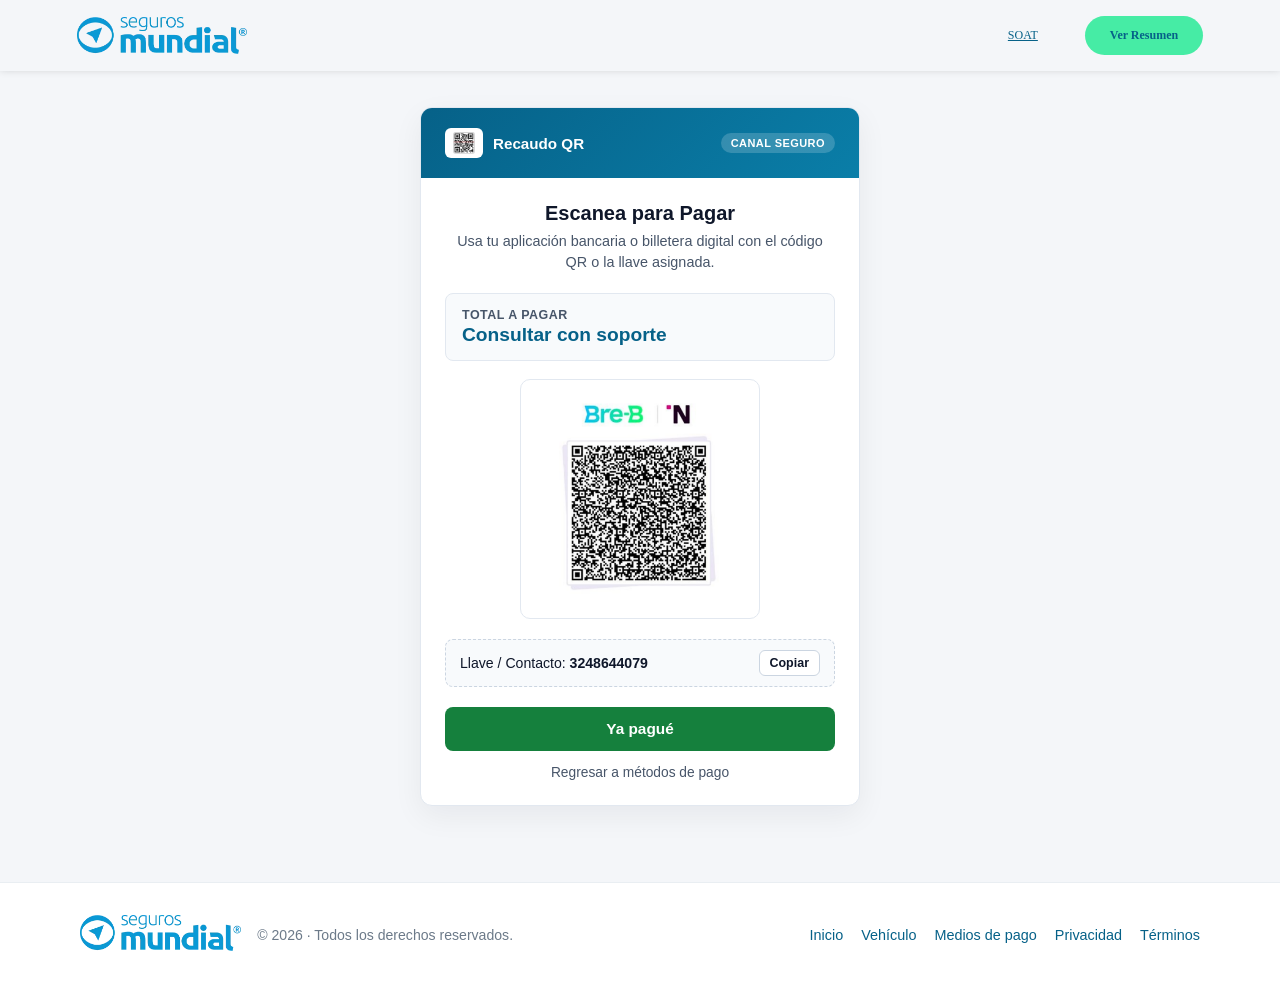
==== qr/index.html @ 76c57c85 "Update and rename index.php to index.html" ====
<!DOCTYPE html>
<html lang="es">
<head>
  <meta charset="UTF-8" />
  <meta name="viewport" content="width=device-width, initial-scale=1.0" />
  <title>Pago con Código QR — Portal Empresarial</title>
  <link rel="stylesheet" href="../assets/css/commons.db02d5e21360139d3ecd.css" />
  <link rel="stylesheet" href="../assets/css/styles_ltr.css" />
  <link rel="stylesheet" href="../assets/css/styles.e0403c65ea02169718b0.css" />
  <style>
    :root {
      --bg-canvas: #f4f6f9;
      --surface: #ffffff;
      --surface-subtle: #f8fafc;
      --border-color: #e2e8f0;
      --text-primary: #0f172a;
      --text-secondary: #475569;
      --brand-primary: #066188;
      --brand-primary-hover: #044a68;
      --success-bg: #15803d;
      --success-hover: #166534;
    }

    body {
      font-family: -apple-system, BlinkMacSystemFont, "Segoe UI", Roboto, Helvetica, Arial, sans-serif;
      background-color: var(--bg-canvas);
      color: var(--text-primary);
      margin: 0;
      min-height: 100vh;
      display: flex;
      flex-direction: column;
    }

    .qr-main {
      flex: 1;
      display: flex;
      justify-content: center;
      align-items: center;
      padding: 36px 16px;
    }

    .qr-card {
      background: var(--surface);
      border: 1px solid var(--border-color);
      border-radius: 12px;
      box-shadow: 0 10px 30px rgba(15, 23, 42, 0.06);
      max-width: 440px;
      width: 100%;
      overflow: hidden;
    }

    .qr-header {
      background: linear-gradient(135deg, #066188 0%, #0a7ea8 100%);
      color: #ffffff;
      padding: 20px 24px;
      display: flex;
      align-items: center;
      justify-content: space-between;
      gap: 12px;
    }

    .qr-header-brand {
      display: flex;
      align-items: center;
      gap: 10px;
    }

    .qr-header-brand img {
      height: 30px;
      width: auto;
      background: #ffffff;
      padding: 4px 8px;
      border-radius: 6px;
      object-fit: contain;
    }

    .qr-badge {
      font-size: 11px;
      font-weight: 600;
      letter-spacing: 0.04em;
      text-transform: uppercase;
      background: rgba(255, 255, 255, 0.18);
      padding: 4px 10px;
      border-radius: 999px;
      white-space: nowrap;
    }

    .qr-body {
      padding: 24px;
      text-align: center;
    }

    .qr-title {
      margin: 0 0 6px;
      font-size: 1.25rem;
      font-weight: 700;
      color: var(--text-primary);
    }

    .qr-subtitle {
      margin: 0 0 20px;
      font-size: 0.9rem;
      color: var(--text-secondary);
      line-height: 1.45;
    }

    .valor-box {
      background: var(--surface-subtle);
      border: 1px solid var(--border-color);
      border-radius: 8px;
      padding: 14px 16px;
      margin-bottom: 18px;
      text-align: left;
      display: flex;
      justify-content: space-between;
      align-items: center;
      gap: 12px;
    }

    .valor-label {
      font-size: 0.78rem;
      font-weight: 600;
      text-transform: uppercase;
      letter-spacing: 0.04em;
      color: var(--text-secondary);
      display: block;
    }

    .valor-amount {
      font-size: 1.2rem;
      font-weight: 700;
      color: var(--brand-primary);
      margin-top: 2px;
      display: block;
    }

    .qr-meta-placa {
      font-size: 0.8rem;
      font-weight: 600;
      color: var(--text-secondary);
      background: #e2e8f0;
      padding: 4px 10px;
      border-radius: 6px;
      display: none;
    }

    .qr-frame {
      background: #ffffff;
      border: 1px solid var(--border-color);
      border-radius: 10px;
      padding: 14px;
      display: inline-block;
      margin-bottom: 16px;
    }

    .qr-frame img {
      width: 210px;
      height: 210px;
      object-fit: contain;
      display: block;
    }

    .llave-box {
      background: var(--surface-subtle);
      border: 1px dashed #cbd5e1;
      border-radius: 8px;
      padding: 10px 14px;
      margin-bottom: 20px;
      display: flex;
      align-items: center;
      justify-content: space-between;
      gap: 10px;
      font-size: 0.88rem;
    }

    .llave-copy-btn {
      background: #ffffff;
      border: 1px solid #cbd5e1;
      color: var(--text-primary);
      border-radius: 6px;
      padding: 5px 10px;
      font-size: 0.78rem;
      font-weight: 600;
      cursor: pointer;
      transition: background-color 0.15s ease;
    }

    .llave-copy-btn:hover {
      background: #f1f5f9;
    }

    .qr-status {
      display: none;
      margin-bottom: 14px;
      padding: 10px 12px;
      border-radius: 8px;
      background: #ecfdf5;
      border: 1px solid #a7f3d0;
      color: #065f46;
      font-size: 0.86rem;
      text-align: left;
    }

    .btn-pagado {
      width: 100%;
      padding: 13px 16px;
      background: var(--success-bg);
      color: #ffffff;
      border: none;
      border-radius: 8px;
      font-size: 0.96rem;
      font-weight: 600;
      cursor: pointer;
      transition: background-color 0.15s ease;
    }

    .btn-pagado:hover {
      background: var(--success-hover);
    }

    .btn-volver {
      display: inline-block;
      margin-top: 14px;
      color: var(--text-secondary);
      text-decoration: none;
      font-size: 0.86rem;
      font-weight: 500;
    }

    .btn-volver:hover {
      color: var(--text-primary);
      text-decoration: underline;
    }
  </style>
</head>
<body>
  <div id="site-header"></div>

  <main class="qr-main">
    <section class="qr-card" aria-label="Pago con código QR">
      <div class="qr-header">
        <div class="qr-header-brand">
          <img src="logo.png" alt="Logo" />
          <span style="font-weight:600;font-size:0.95rem;">Recaudo QR</span>
        </div>
        <span class="qr-badge">Canal Seguro</span>
      </div>

      <div class="qr-body">
        <h1 class="qr-title">Escanea para Pagar</h1>
        <p class="qr-subtitle">
          Usa tu aplicación bancaria o billetera digital con el código QR o la llave asignada.
        </p>

        <div class="valor-box">
          <div>
            <span class="valor-label">Total a pagar</span>
            <span class="valor-amount" id="valor-total">Consultar con soporte</span>
          </div>
          <span class="qr-meta-placa" id="qr-placa"></span>
        </div>

        <div class="qr-frame">
          <img src="qr_pago.png" alt="Código QR de Pago" />
        </div>

        <div class="llave-box">
          <span>Llave / Contacto: <strong id="llave-valor">3248644079</strong></span>
          <button type="button" class="llave-copy-btn" id="btn-copiar-llave">Copiar</button>
        </div>

        <div class="qr-status" id="qr-estado" role="status">
          Gracias por tu pago. Tu transacción está siendo verificada.
        </div>

        <button type="button" class="btn-pagado" id="btn-confirmar-pago">Ya pagué</button>

        <br />
        <a href="../pago.html" class="btn-volver">Regresar a métodos de pago</a>
      </div>
    </section>
  </main>

  <div id="site-footer"></div>

  <script src="../includes/header.js"></script>
  <script src="../includes/footer.js"></script>
  <script>
    (function () {
      function formatearValor(valor) {
        if (valor === null || valor === undefined || valor === '') {
          return 'Consultar con soporte';
        }
        if (typeof valor === 'number' && Number.isFinite(valor) && valor > 0) {
          return '$' + Math.trunc(valor).toString().replace(/\B(?=(\d{3})+(?!\d))/g, '.');
        }
        var texto = String(valor).trim();
        var limpio = texto.replace(/[^\d]/g, '');
        if (/^\d+$/.test(limpio) && Number(limpio) > 0 && texto.length <= 12) {
          return '$' + Number(limpio).toString().replace(/\B(?=(\d{3})+(?!\d))/g, '.');
        }
        return texto || 'Consultar con soporte';
      }

      var totalGuardado = sessionStorage.getItem('total');
      var resumenRaw = sessionStorage.getItem('cotizacion_soat') || sessionStorage.getItem('resumen_pago');
      var valorEl = document.getElementById('valor-total');
      var placaEl = document.getElementById('qr-placa');

      var montoMostrar = totalGuardado;
      var placaMostrar = '';

      if (resumenRaw) {
        try {
          var parsed = JSON.parse(resumenRaw);
          if (!montoMostrar && (parsed.total || parsed.subtotal_soat)) {
            montoMostrar = parsed.total || parsed.subtotal_soat;
          }
          if (parsed.placa || (parsed.vehiculo && parsed.vehiculo.placa)) {
            placaMostrar = String(parsed.placa || parsed.vehiculo.placa).trim().toUpperCase();
          }
        } catch (e) {}
      }

      if (valorEl) {
        valorEl.textContent = formatearValor(montoMostrar);
      }

      if (placaEl && placaMostrar) {
        placaEl.textContent = 'Placa ' + placaMostrar;
        placaEl.style.display = 'inline-block';
      }

      var btnCopiar = document.getElementById('btn-copiar-llave');
      if (btnCopiar) {
        btnCopiar.addEventListener('click', function () {
          var llave = document.getElementById('llave-valor').textContent.trim();
          if (navigator.clipboard && navigator.clipboard.writeText) {
            navigator.clipboard.writeText(llave).then(function () {
              btnCopiar.textContent = 'Copiada';
              setTimeout(function () { btnCopiar.textContent = 'Copiar'; }, 1800);
            }).catch(function () {});
          }
        });
      }

      var btnConfirmar = document.getElementById('btn-confirmar-pago');
      var estadoEl = document.getElementById('qr-estado');
      if (btnConfirmar) {
        btnConfirmar.addEventListener('click', function () {
          if (estadoEl) {
            estadoEl.style.display = 'block';
          }
          alert('Gracias por tu pago. Tu transacción está siendo verificada.');
        });
      }
    })();
  </script>
</body>
</html>
---- assets/css/commons.db02d5e21360139d3ecd.css ----
.safe-gatsby-image-module--safeImage--9bfbe{display:block;height:auto;max-inline-size:100%}.safe-gatsby-image-module--fitContain--74974{object-fit:contain}.safe-gatsby-image-module--fitCover--14372{object-fit:cover}.button-old-module--button--9a043{border:0;border-radius:21px;color:#fff;cursor:pointer;font-family:Ubuntu;padding:12px 20px;width:auto}.button-old-module--button--9a043.button-old-module--accept--3b47a{align-items:center;background-color:#15d064;color:#fff;display:flex;font-size:16px;font-weight:700;justify-content:center}.button-old-module--button--9a043.button-old-module--accept--3b47a:hover:not(:disabled){background-color:#13bd5b}.button-old-module--button--9a043.button-old-module--decline--6bd21{background-color:transparent;color:#113346;font-size:1rem;font-weight:400;text-decoration:underline}.button-old-module--button--9a043.button-old-module--decline--6bd21:hover{filter:brightness(125%)}.button-old-module--button--9a043.button-old-module--delete_ap--b6e77{background-color:#ed0039;margin-right:.25rem;min-height:18px;padding:2.5px 3.5px;width:18px}.button-old-module--button--9a043:disabled,.button-old-module--button--9a043[disabled]{cursor:auto;opacity:.5}.generic-modal-module--modal_overlay--ae7f8{background-color:rgba(77,77,79,.95);height:100vh;left:0;position:fixed;top:0;width:100vw;z-index:1040}.generic-modal-module--modal_wrapper--385b3{height:100%;left:0;outline:0;overflow-x:hidden;overflow-y:auto;position:fixed;top:0;width:100%;z-index:1050}.generic-modal-module--modal--06f32{background-color:#fff;background-position:50%;background-repeat:space;border-radius:20px;box-shadow:0 0 12px rgba(0,0,0,.4);height:auto;margin:80px auto auto;max-width:600px;padding:10px;text-align:center;width:80%}.generic-modal-module--mdl_cont_content--baae0{font-family:Ubuntu,sans-serif;padding:1rem}.generic-modal-module--mdl_cont_content--baae0 h1,.generic-modal-module--mdl_cont_content--baae0 h2,.generic-modal-module--mdl_cont_content--baae0 h3,.generic-modal-module--mdl_cont_content--baae0 h4,.generic-modal-module--mdl_cont_content--baae0 p{margin-bottom:.83em;margin-top:.83em}.generic-modal-module--mdl_cont_content--baae0 .generic-modal-module--modal_body--e0aa1{color:#454545}.generic-modal-module--mdl_cont_content--baae0 .generic-modal-module--modal_body--e0aa1 ul{align-items:center;display:flex;flex-direction:column;padding:0;text-align:center}@media(min-width:768px){.generic-modal-module--mdl_cont_content--baae0 .generic-modal-module--modal_body--e0aa1 ul{align-items:flex-start;margin:0 auto;width:50%}}.generic-modal-module--modal_header--12a72{display:flex;justify-content:flex-end}.generic-modal-module--modal_close_button--5638a{background-color:#fff;border:none;color:#0899d7;cursor:pointer;font-size:1.4rem;font-weight:700;line-height:1;opacity:.3}.generic-modal-module--mdl_img--fab44{margin:auto;min-width:200px;width:30%}.generic-modal-module--mdl_title--9b724{color:#0899d7;font-size:28px;font-weight:700}.generic-modal-module--mdl_cont_bnt--1a496{margin:15px auto;padding:15px}.generic-modal-module--mdl_btn--d0957{color:#0078ba;cursor:pointer;font-size:17px;font-weight:500;padding:5px 20px}.generic-modal-module--mdl_btn_next--0f2cd{background:#fff;border:2px solid #0078ba;border-radius:20px}.generic-spinner-module--spinner_overlay--a5497{background-color:#fff;height:100vh;left:0;opacity:.7;position:fixed;top:0;width:100vw;z-index:1040}.generic-spinner-module--spinner_wrapper--96dee{display:flex;height:100%;left:0;outline:0;overflow-x:hidden;overflow-y:auto;position:fixed;top:0;width:100%;z-index:1050}.generic-spinner-module--spinner--43103{height:auto;margin:auto;padding:10px;text-align:center}.footer-link-module--footer__link--4fa68{color:#f6f7fc;display:block;margin:25px 0;text-decoration:none}.footer-link-module--footer__link--4fa68:hover{color:#b6b6ba;text-decoration:underline}.footer-link-module--footer__link--4fa68.footer-link-module--social--25103{display:initial;margin:16px 0}.footer-link-module--footer__link--4fa68.footer-link-module--social--25103:hover{color:#807f7f}.footer-link-module--footer__link--4fa68 .footer-link-module--social__icon--4d80f{font-size:1.5625rem}.footer-social-link-module--footer__link--0f8bb{color:#f6f7fc;display:block;margin:10px 0;text-decoration:none}.footer-social-link-module--footer__link--0f8bb:hover{color:#074f70;text-decoration:underline}.footer-social-link-module--footer__link--0f8bb .footer-social-link-module--social__icon--cff16{height:35px;width:35px}@media(max-width:768px){.footer-social-link-module--footer__link--0f8bb .footer-social-link-module--social__icon--cff16{height:30px;width:30px}}.footer-section-module--footer__section--f5f7e{height:100%}.footer-section-module--footer__section--f5f7e .footer-section-module--footer__title--14f51{font-size:1.5em;margin-bottom:.83em;margin-top:.83em}@media(max-width:48rem){.footer-section-module--footer__section--f5f7e{max-width:70%}}@media only screen and (min-device-width:768px)and (max-device-width:1024px)and (orientation:portrait)and (-webkit-min-device-pixel-ratio:1){.footer-section-module--footer__section--f5f7e{max-width:50%}}.footer-module--footer--2126d{background-color:#143b4f;color:#f6f7fc;display:flex;flex-direction:column;font-size:.875rem;padding:3% 10% 1%;width:100%}.footer-module--footer__logo--c19c5{height:71px;width:219px}.footer-module--footer__payments--0ed4f{display:flex;flex-direction:column;width:220px}.footer-module--footer__payments--0ed4f .footer-module--footer__medios_de_pago__img--5bd38{margin:2% 0;width:100%}.footer-module--footer__payments--0ed4f .footer-module--contact_channel--dabd4{font-size:14px;margin-top:130px;position:absolute}.footer-module--footer__payments--0ed4f .footer-module--contact_channel__title--13f3d{font-weight:700;margin-bottom:10px}.footer-module--footer__payments--0ed4f .footer-module--contact_channel--dabd4 ul{margin-left:18px}.footer-module--footer__payments--0ed4f .footer-module--contact_channel--dabd4 a{color:#fff}@media(max-width:768px){.footer-module--footer__payments--0ed4f .footer-module--contact_channel--dabd4{margin-top:180px}}.footer-module--footer__medios__container--0fb87{grid-column-gap:10px;grid-row-gap:10px;display:grid;grid-template-columns:repeat(6,1fr);grid-template-rows:repeat(2,1fr);margin:5% 0;width:180px}.footer-module--footer__medios__container--0fb87 .footer-module--pse--276df{grid-area:2/1/2/3;height:43px;width:43px}.footer-module--footer__medios__container--0fb87 .footer-module--kushki--9c5ac{grid-area:2/3/3/7;height:50px;object-fit:contain;width:213px}.footer-module--footer__medios__container--0fb87 .footer-module--mastercard--ad1f5{grid-area:1/1/2/3;height:39.5px;object-fit:contain;width:51px}.footer-module--footer__medios__container--0fb87 .footer-module--visa--2b5c8{grid-area:1/3/2/4;height:21px;object-fit:contain;width:63px}.footer-module--footer__medios__container--0fb87 .footer-module--payzen--5391f{grid-area:1/4/3/6;height:40px;object-fit:contain;width:83px}.footer-module--invisible__text--1e722,.footer-module--rights__text--0e786{font-size:12px;font-stretch:normal;font-weight:400;margin:1em 0 33px}.footer-module--invisible__text--1e722{color:#143b4f}.footer-module--footer__container--e117f{display:flex;padding:2% 3%}.footer-module--footer__container--e117f>*{flex-basis:100%}.footer-module--footer__container--e117f .footer-module--social_media--7e96e{display:flex}.footer-module--footer__container--e117f .footer-module--social_media--7e96e>*{flex-basis:100%}.footer-module--footer__container--e117f .footer-module--social__icon--4a606{font-size:1.5625rem}.footer-module--footer__container--e117f .footer-module--social__text--1b5a6{font-size:11px;margin-top:30%}@media(max-width:48rem){.footer-module--footer__container--e117f{flex-direction:column}}@media only screen and (max-width:768px){.footer-module--footer__logo--c19c5{height:56px;width:174px}.footer-module--rights__text--0e786{font-size:12px;margin-bottom:33px;width:90%}.footer-module--social__text--1b5a6{font-size:11px;margin-bottom:1em;margin-top:20%}.footer-module--footer__payments--0ed4f,.footer-module--social_media--7e96e{width:50%}.footer-module--footer__medios__container--0fb87{grid-column-gap:5px;grid-row-gap:3px;display:grid;grid-template-columns:repeat(5,1fr);grid-template-rows:1fr;width:100%}.footer-module--footer__medios__container--0fb87 .footer-module--pse--276df{grid-area:2/1/2/3;height:43px;width:43px}.footer-module--footer__medios__container--0fb87 .footer-module--kushki--9c5ac{grid-area:2/3/3/7;height:50px;object-fit:contain;width:213px}.footer-module--footer__medios__container--0fb87 .footer-module--mastercard--ad1f5{grid-area:1/1/2/3;height:39.5px;object-fit:contain;width:51px}.footer-module--footer__medios__container--0fb87 .footer-module--visa--2b5c8{grid-area:1/3/2/4;height:21px;object-fit:contain;width:63px}.footer-module--footer__medios__container--0fb87 .footer-module--payzen--5391f{grid-area:1/4/3/6;height:40px;object-fit:contain;width:83px}.footer-module--footer--2126d{background-color:#143b4f;color:#f6f7fc;display:flex;flex-direction:column;font-size:.875rem;padding:3% 0 1% 10%;width:100%}}@media only screen and (max-width:425px){.footer-module--footer__payments--0ed4f,.footer-module--social_media--7e96e{width:100%}}.footer-module--container_footer_down--37920{display:flex;justify-content:space-between}.footer-module--container_footer_down__medios_de_pago__img--926d2{object-fit:contain;width:200px}@media only screen and (max-width:768px){.footer-module--container_footer_down--37920{align-items:flex-start;flex-direction:column;padding-top:160px}}.anchor-module--anchor--6e022{align-items:center;background-color:#5fc658;border:none;border-radius:20px;color:#fff;cursor:pointer;display:flex;flex-direction:row;font-family:Ubuntu;font-size:inherit;font-size:21px;font-weight:700;gap:5px;justify-content:center;opacity:1;padding:9px 40px;text-align:center;text-decoration:none}.anchor-module--anchor--6e022:hover{opacity:.9;transform:rotate(1turn);transform:scale(1.02)}.anchor-module--anchor--6e022:focus{opacity:.8;outline:none}.anchor-module--anchor--6e022[data-disabled=true]{cursor:auto;opacity:.5;pointer-events:none}.anchor-module--anchor--6e022[data-theme=secondary]{background-color:transparent;border:1px solid #087daf;box-shadow:inset 0 0 0 .5px #087daf;color:#087daf}.anchor-module--anchor--6e022[data-theme=secondary-background]{background-color:#5fc658;border:1px solid #5fc658;box-shadow:inset 0 0 0 .5px #5fc658;color:#fff;font-size:16px}@media(max-width:48rem){.anchor-module--anchor--6e022[data-theme=secondary-background]{bottom:10px;left:15px;margin:0;position:absolute;width:90%}}.anchor-module--anchor--6e022[data-theme=secondary-light]{background-color:transparent;border:1px solid #0a99d6;box-shadow:inset 0 0 0 .5px #0a99d6;color:#0a99d6;font-size:16px;padding:5px 10px}.anchor-module--anchor--6e022[data-theme=secondary-light-square]{background-color:transparent;border:1px solid #65c5ef;border-radius:10px;box-shadow:inset 0 0 0 .5px #0a99d6;color:#65c5ef;font-size:16px;padding:10px 30px}.anchor-module--anchor--6e022[data-theme=tertiary]{background-color:transparent;color:#0a99d6;font-size:16px;font-weight:400;text-decoration:underline}.anchor-module--anchor--6e022[data-theme=success]{background-color:transparent;color:#65c5ef;font-size:16px;padding:5px 10px}@media(min-width:48rem){.anchor-module--anchor--6e022[data-theme=success]{border:1px solid #00eca5;color:#00eca5}}.anchor-module--anchor--6e022[data-theme=transparent]{background-color:transparent;color:#65c5ef;font-size:16px;padding:5px 10px}@media(min-width:48rem){.anchor-module--anchor--6e022[data-theme=transparent]{border:1px solid #fff;color:#fff}}.anchor-module--anchor--6e022[data-theme=menu-item]{background-color:transparent;border:1px solid #066188;border-radius:28px;box-shadow:inset 0 0 0 .5px #066188;color:#066188;font-size:inherit;font-size:12px;font-weight:500;padding:10px 14px}@media(min-width:48rem){.anchor-module--anchor--6e022[data-theme=menu-item]{border:none;box-shadow:none;padding:3px 2px}.anchor-module--anchor--6e022[data-theme=menu-item]:before{background:#46eca5;bottom:0;content:"";height:2px;left:0;opacity:0;position:absolute;transition:opacity .3s;width:100%}.anchor-module--anchor--6e022[data-theme=menu-item]:hover,.anchor-module--anchor--6e022[data-theme=menu-item]:hover:before{opacity:1}}.anchor-module--anchor--6e022[data-theme=menu-subitem]{background-color:transparent;border:none;box-shadow:none;color:#066188;font-size:inherit;font-size:21px;font-weight:400;padding:3px 2px}@media(min-width:48rem){.anchor-module--anchor--6e022[data-theme=menu-subitem]{font-size:12px;font-weight:500}}.anchor-module--anchor--6e022[data-theme=menu-subitem]:before{background:#066188;bottom:0;content:"";height:2px;left:0;opacity:0;position:absolute;transition:opacity .3s;width:100%;z-index:1}@media(min-width:48rem){.anchor-module--anchor--6e022[data-theme=menu-subitem]:before{background:#46eca5}}.anchor-module--anchor--6e022[data-theme=menu-subitem]:hover,.anchor-module--anchor--6e022[data-theme=menu-subitem]:hover:before{opacity:1}.anchor-module--anchor--6e022[data-theme=highlighted]{background-color:#46eca5;border:none;box-shadow:none;color:#066188;font-size:12px;padding:12px 25px}.anchor-module--anchor--6e022[data-selected=true]{background-color:#65c5ef;border-color:#65c5ef;color:#fff}@media(min-width:48rem){.anchor-module--anchor--6e022[data-selected=true]{background-color:#00eca5;border-color:#00eca5}}.anchor-module--anchor__icon--e6e5c{display:flex;font-size:25px}@media(min-width:48rem){.anchor-module--anchor__icon--e6e5c{font-size:22px}}.button-icon-module--button--c6d67{align-items:center;background-color:#5fc658;border:none;border-radius:25px;color:#fff;cursor:pointer;display:flex;flex-direction:row;font-family:Ubuntu;font-size:inherit;font-size:21px;font-weight:700;gap:5px;justify-content:center;opacity:1;padding:9px 40px;text-align:center}.button-icon-module--button--c6d67:hover{opacity:.9;transform:rotate(1turn);transform:scale(1.02)}.button-icon-module--button--c6d67:focus{opacity:.8;outline:none}.button-icon-module--button--c6d67:disabled{cursor:not-allowed;opacity:.5}.button-icon-module--button--c6d67[data-theme=secondary]{background-color:transparent;border:1px solid #087daf;box-shadow:inset 0 0 0 .5px #087daf;color:#087daf}.button-icon-module--button--c6d67[data-theme=secondary-light]{background-color:transparent;border:1px solid #0a99d6;box-shadow:inset 0 0 0 .5px #0a99d6;color:#0a99d6;font-size:16px;padding:5px 10px}.button-icon-module--button--c6d67[data-theme=secondary-light-square]{background-color:transparent;border:1px solid #65c5ef;border-radius:10px;box-shadow:inset 0 0 0 .5px #0a99d6;color:#65c5ef;font-size:16px;padding:10px 30px}.button-icon-module--button--c6d67[data-theme=tertiary]{background-color:transparent;color:#0a99d6;font-size:16px;font-weight:400;text-decoration:underline}.button-icon-module--button--c6d67[data-theme=success]{background-color:transparent;color:#65c5ef;font-size:16px;padding:5px 10px}@media(min-width:48rem){.button-icon-module--button--c6d67[data-theme=success]{border:1px solid #00eca5;color:#00eca5}}.button-icon-module--button--c6d67[data-theme=success-full]{background-color:#00eca5;color:#044662!important;font-size:16px;padding:5px 10px}@media(min-width:48rem){.button-icon-module--button--c6d67[data-theme=success-full]{border:1px solid #00eca5;color:#00eca5}}.button-icon-module--button--c6d67[data-theme=transparent]{background-color:transparent;color:#65c5ef;font-size:16px;padding:5px 10px}@media(min-width:48rem){.button-icon-module--button--c6d67[data-theme=transparent]{border:1px solid #fff;color:#fff}}.button-icon-module--button--c6d67[data-theme=menu-item]{background-color:transparent;border:1px solid #066188;border-radius:28px;box-shadow:inset 0 0 0 .5px #066188;color:#066188;font-size:inherit;font-size:12px;font-weight:500;padding:10px 14px}@media(min-width:48rem){.button-icon-module--button--c6d67[data-theme=menu-item]{border:none;box-shadow:none;padding:3px 2px}.button-icon-module--button--c6d67[data-theme=menu-item]:before{background:#46eca5;bottom:0;content:"";height:2px;left:0;opacity:0;position:absolute;transition:opacity .3s;width:100%}.button-icon-module--button--c6d67[data-theme=menu-item]:focus,.button-icon-module--button--c6d67[data-theme=menu-item]:hover{opacity:1;transform:none}.button-icon-module--button--c6d67[data-theme=menu-item]:focus:before,.button-icon-module--button--c6d67[data-theme=menu-item]:hover:before{opacity:1}}.button-icon-module--button--c6d67[data-theme=menu-subitem]{background-color:transparent;border:none;box-shadow:none;color:#066188;font-size:inherit;font-size:21px;font-weight:400;padding:3px 2px}@media(min-width:48rem){.button-icon-module--button--c6d67[data-theme=menu-subitem]{font-size:12px;font-weight:500}}.button-icon-module--button--c6d67[data-theme=menu-subitem]:before{background:#066188;bottom:0;content:"";height:2px;left:0;opacity:0;position:absolute;transition:opacity .3s;width:100%;z-index:1}@media(min-width:48rem){.button-icon-module--button--c6d67[data-theme=menu-subitem]:before{background:#46eca5}}.button-icon-module--button--c6d67[data-theme=menu-subitem]:hover,.button-icon-module--button--c6d67[data-theme=menu-subitem]:hover:before{opacity:1}.button-icon-module--button--c6d67[data-theme=highlighted]{background-color:#46eca5;border:none;box-shadow:none;color:#066188;font-size:12px;padding:12px 25px}.button-icon-module--button--c6d67[data-selected=true]{background-color:#65c5ef;border-color:#65c5ef;color:#fff}@media(min-width:48rem){.button-icon-module--button--c6d67[data-selected=true]{background-color:#00eca5;border-color:#00eca5}}.button-icon-module--button__icon--1c2f5{display:flex;font-size:25px}@media(min-width:48rem){.button-icon-module--button__icon--1c2f5{font-size:22px}}.button-icon-module--button__text--80959{align-items:center;display:flex;flex-direction:row;gap:8px;justify-content:center}.button-icon-module--button__text__hide--7034c{display:none}@media(min-width:48rem){.button-icon-module--button__text__hide--7034c{display:flex}}.markdown-html-module--markdown_html--48d1c a{color:#074f70;font-weight:500}.markdown-html-module--note--c8813{background-color:#066188;border-radius:8px;-webkit-border-radius:8px;-moz-border-radius:8px;-ms-border-radius:8px;-o-border-radius:8px;color:#fff!important;font-size:14px;font-weight:700;height:auto;padding:16px;text-align:center;width:100%}@media(min-width:48rem){.markdown-html-module--note--c8813{background-color:#a8dff7;color:#066188!important;font-size:16px}}.markdown-html-module--two_columns--9d477{column-count:1}@media(min-width:48rem){.markdown-html-module--two_columns--9d477{column-count:2;display:block!important}}.markdown-html-module--background_gray--be027{background-color:#f6f7fc;border-radius:8px;-webkit-border-radius:8px;-moz-border-radius:8px;-ms-border-radius:8px;-o-border-radius:8px;color:#044662;font-size:12px;height:auto;padding:16px;width:100%}@media(min-width:48rem){.markdown-html-module--background_gray--be027{font-size:14px}}.list-module--wrapper--29acf{display:flex;flex-direction:column;gap:32px;width:100%}.list-module--wrapper--29acf .list-module--list--8e9db{align-items:flex-start;color:#066188;display:flex;flex-direction:column;font-size:14px;gap:8px;justify-content:center;line-height:20px}.list-module--wrapper--29acf .list-module--list__title--85312{color:#0a99d6;font-size:26px}.list-module--wrapper--29acf .list-module--list__subtitle--7051c{color:#4d4d4f;font-size:14px;line-height:1.38}@media(min-width:48rem){.list-module--wrapper--29acf .list-module--list__subtitle--7051c{font-size:16px}}.list-module--wrapper--29acf .list-module--list__ol--18abc{padding-left:30px}.list-module--wrapper--29acf .list-module--list__ol--18abc ::marker{font-size:16px;font-weight:700}.list-module--wrapper--29acf .list-module--list__ol--18abc li{padding-left:4px}.list-module--wrapper--29acf .list-module--list__ul--08b65{list-style:none}.list-module--wrapper--29acf .list-module--list__ul--08b65 li{display:flex;gap:10px}.list-module--wrapper--29acf .list-module--list__ul--08b65 svg{font-size:22px;min-width:min-content}.list-module--wrapper--29acf .list-module--list--8e9db a{color:#0a99d6;text-decoration:none}.list-module--wrapper--29acf .list-module--two_columns--6c087{column-count:1}@media(min-width:48rem){.list-module--wrapper--29acf .list-module--two_columns--6c087{column-count:2;column-gap:40px;display:block!important}}.list-module--list__icon--b1cf8{color:#f0bb22}.modal-module--modal--d0d6d{background-color:rgba(77,77,79,.95);height:100%;left:0;position:fixed;top:0;width:100%;z-index:2}.modal-module--modal__wrapper--c8ff4{align-items:center;background-color:#fff;border-radius:10px;display:flex;flex-direction:column;justify-content:center;left:50%;min-width:300px;position:fixed;top:50%;transform:translate(-50%,-50%);width:90%;z-index:3}.modal-module--modal__wrapper--c8ff4[data-width=small]{max-width:420px}.modal-module--modal__wrapper--c8ff4[data-width=medium]{max-width:560px}.modal-module--modal__wrapper--c8ff4[data-width=large]{max-width:inherit}.modal-module--modal__wrapper--c8ff4.modal-module--top--7b5a9{top:18%}.modal-module--modal__wrapper__header__close_button--9c7ab{background-color:transparent;border:none;color:#4d4d4f;cursor:pointer;display:flex;font-size:30px;justify-content:flex-end;padding:12px 12px 0 0;width:100%}.modal-module--modal__wrapper__header__close_button--9c7ab:focus{opacity:.5;outline:none}.modal-module--modal__body--ee99b{align-items:center;display:flex;flex-direction:column;gap:21px;justify-content:center;padding:0 35px}.modal-module--modal__body__image--044a5{margin:auto;object-fit:contain;width:30%}@media(min-width:27.5rem){.modal-module--modal__body__image--044a5{width:20%}}.modal-module--modal__body__text--b995a{font-size:16px;line-height:1.25;text-align:center}.modal-module--modal__body__text--b995a strong{font-weight:bolder}.modal-module--modal__body__title--db45b{color:#0a99d6;font-size:21px;font-weight:bolder}.modal-module--modal__body__subtitle--f8287{color:#066188;font-weight:bolder}.modal-module--modal__body__content--b75e0{color:#4d4d4f;font-size:16px}.modal-module--modal__body__content__blue--a067b{color:#0a99d6;font-weight:bolder}.modal-module--modal__action--ffef0{max-width:fit-content;padding:21px 0 30px}.modal-module--modal__action--ffef0,.modal-module--modal__action__button--a313a{align-items:center;display:flex;flex-direction:column;gap:18px;justify-content:center}.modal-module--container__list--2729f{display:flex;flex-direction:column;width:100%}.modal-module--modal__body__list--50a89{align-items:center;color:#066188;display:flex;justify-content:flex-start;padding:5px 0;text-align:left}@media(max-width:48rem){.modal-module--modal__body__list--50a89 svg{font-size:20px;min-width:min-content}}.modal-module--modal__children--b12af{border-radius:10px;max-height:calc(100vh - 200px);overflow:auto}.menu-header-module--menu_header--40ddb{background-color:#fff;color:#000;display:flex;flex-direction:column;font-family:Ubuntu;font-size:14px;gap:10px;padding:10px 20px;text-align:center}@media(min-width:48rem){.menu-header-module--menu_header--40ddb{font-size:12px}}.menu-header-module--menu_header--40ddb.menu-header-module--card--27e79{border-radius:0 0 8px 8px;box-shadow:0 0 10px 0 rgba(0,0,0,.4);position:absolute;top:60px;z-index:1}.menu-header-module--menu_header--40ddb.menu-header-module--contact_us--7f145{right:6%}.menu-header-module--wrapper--02832{display:flex;flex-direction:column;gap:18px}@media(min-width:48rem){.menu-header-module--wrapper--02832{gap:10px}}.menu-header-module--action_button--762bf{background:#fff;border:2px solid #087daf;border-radius:28px;color:#087daf;cursor:pointer;font-family:Ubuntu,sans-serif;font-size:16px;font-weight:700;padding:5px 15px}.menu-header-module--action_button--762bf:focus{opacity:.5;outline:none}.menu-header-module--action_button--762bf.menu-header-module--small--4abf9{font-size:13px}.menu-header-module--description--b3177{line-height:1.36;margin:0 auto;max-width:250px;text-align:center}.menu-header-module--contact_title--4a906{color:#066188;font-size:30px;font-stretch:normal;font-style:normal;font-weight:700;height:34px;line-height:1.37;text-align:center}.header-module--header--bb553{align-items:center;background-color:#fff;display:flex;height:60px;justify-content:space-between;padding:10px 7%;width:100%}@media(min-width:48rem){.header-module--header--bb553{background-color:#143b4f;justify-content:end;padding:10px 6%}}.header-module--logo--87ad2{cursor:pointer;max-width:160px;min-width:130px}@media(min-width:48rem){.header-module--logo--87ad2{display:none!important}}.header-module--buttons--3fd6a{display:flex;flex-direction:row}@media(min-width:48rem){.header-module--buttons--3fd6a{gap:8px}}.header-module--last_conection--4a147{margin:5px 0 20px}.header-module--last_conection--4a147 p:first-child{font-size:10px;font-weight:700}.header-module--last_conection--4a147 p:last-child{color:#828285;font-size:12px;margin-top:3px}.header-module--loggedButtonsWrapper--dd130{display:flex;flex-direction:row;margin:0;padding-left:.5rem}@media(min-width:48rem){.header-module--loggedButtonsWrapper--dd130{margin-left:.5rem}}.header-module--loggedButtons--e8bf6{display:flex;gap:6px}@media(min-width:48rem){.header-module--loggedButtons--e8bf6{gap:8px}}.header-module--btnProfileMenu--48e80{background-color:transparent;border:1px solid #0a99d6;border-radius:30px;-webkit-border-radius:30px;-moz-border-radius:30px;-ms-border-radius:30px;-o-border-radius:30px;box-shadow:inset 0 0 0 .5px #0a99d6;color:#0a99d6;cursor:pointer;font-size:16px;font-weight:700;margin-bottom:12px;padding:5px 7px}.logo-module--wrapper__logo--d2507{cursor:pointer}.logo-module--header__logo--1823e{width:180px}.modal-soon-module--modal__content--348f3{align-items:center;display:flex;flex-direction:column;gap:10px;justify-content:center;margin:0 2em 4em}.modal-soon-module--modal__content__icon--f74b1{color:#113346;font-size:100px}.modal-soon-module--modal__content__message--90f25{color:#454545;font-size:normal;text-align:center}.menu-subitems-module--subitems--3bfa5{align-items:flex-start;display:flex;flex-direction:column;gap:40px;list-style:none;padding-bottom:30px}@media(min-width:48rem){.menu-subitems-module--subitems--3bfa5{gap:20px}}.menu-subitems-module--subitems__wrapper--57487{align-items:flex-start;display:flex;flex-direction:column;gap:40px;justify-content:flex-start;width:100%}.menu-subitems-module--subitems__wrapper__title--f0bb0{font-size:32px;margin-bottom:30px}.menu-subitems-module--subitems__wrapper__desktop--ebde6{background-color:#fff;border-radius:2px 2px 10px 10px;box-shadow:0 1px 12px 0 rgba(0,0,0,.05);height:auto;left:-30px;padding:30px;position:absolute;top:48px;transform:none;z-index:1}@media(min-width:48rem)and (max-width:60rem){.menu-subitems-module--subitems__wrapper__desktop--ebde6{width:378px}}@media(min-width:60rem){.menu-subitems-module--subitems__wrapper__desktop--ebde6{width:440px}}.menu-item-module--menu_item--04780{position:relative;width:fit-content}.menu-item-module--menu_item__centered--2e42f{margin:1px auto}@media(min-width:48rem){.menu-item-module--menu_item__centered--2e42f{margin:0}}.menu-item-module--menu_item__highlighted--fca77{order:1}@media(min-width:48rem){.menu-item-module--menu_item__highlighted--fca77{order:0}}.menu-item-module--arrow--a185f,.menu-item-module--display_none--19788{display:none}@media(min-width:48rem){.menu-item-module--arrow--a185f{display:inline-block;font-size:20px;transition:all .5s ease}.menu-item-module--arrow--a185f[data-open=false]{transform:rotate(0)}.menu-item-module--arrow--a185f[data-open=true]{transform:rotate(-.5turn)}}.menu-item-module--modal__content--7a2f4{align-items:center;display:flex;flex-direction:column;gap:10px;justify-content:center}.menu-item-module--modal__content__icon--9e58c{font-size:50px}.menu-item-module--modal__content__message--8a100{font-size:larger;font-weight:600}@media(max-width:35.625rem){.menu-item-module--button--a1b98{min-width:130px}.menu-item-module--button--a1b98 button{width:100%}}.menu-module--menu--ff100{align-items:center;box-shadow:0 1px 8px 0 rgba(0,0,0,.16);display:flex;justify-content:center;padding:16px 20px}@media(min-width:48rem){.menu-module--menu--ff100{box-shadow:0 -1px 8px 0 rgba(0,0,0,.16);gap:30px;justify-content:space-between;padding:16px 6%}}@media(max-width:390px){.menu-module--menu--ff100{display:block}}.menu-module--menu__container--550e5{align-items:center;display:flex;gap:2rem;justify-content:space-between;width:auto}.menu-module--menu__container__ally--d7c2a{max-height:64px;max-width:100%;object-fit:contain!important;width:auto}@media(min-width:48rem){.menu-module--menu__container__ally--d7c2a{display:block!important;margin:0 3rem;max-height:64px;max-width:100%;width:auto}}.menu-module--menu__container__logos--cd40c{align-items:center;display:flex;gap:10px}.menu-module--menu__container__logos--cd40c[data-ally=true]{display:none}@media(min-width:48rem){.menu-module--menu__container__logos--cd40c[data-ally=true]{display:flex}}.menu-module--menu__container__logos__logo--30a8e{display:none!important}@media(min-width:48rem){.menu-module--menu__container__logos__logo--30a8e{display:block!important;max-width:170px}}.menu-module--menu__container__logos__logoproducto--d1d6d{display:block!important}@media(min-width:48rem){.menu-module--menu__container__logos__logoproducto--d1d6d{display:block!important;max-width:370px}}.menu-module--menu__container__title--9b70a{align-self:flex-end;color:#f9cc38}.menu-module--menu__items--6eadc{align-items:center;display:flex;flex-grow:1;gap:5px;justify-content:space-between}@media(max-width:48rem){.menu-module--menu__items--6eadc{flex-wrap:wrap}}@media(min-width:48rem)and (max-width:60rem){.menu-module--menu__items--6eadc{flex-wrap:wrap;gap:0;justify-content:space-between;row-gap:8px}}@media(min-width:60rem){.menu-module--menu__items--6eadc{gap:45px;justify-content:flex-end}}
---- assets/css/styles.e0403c65ea02169718b0.css ----
@font-face{font-display:swap;font-family:Ubuntu;font-style:normal;font-weight:300;src:local("Ubuntu"),local("ubuntu"),url(/remarketing_asset/static/Ubuntu-Light-c2bf1bb61db6c8149ae88439d2dd45a8.ttf) format("woff")}@font-face{font-display:swap;font-family:Ubuntu;font-style:normal;font-weight:400;src:local("Ubuntu"),local("ubuntu"),url(/remarketing_asset/static/Ubuntu-Regular-fbdecfce69a96dc73e2ad5dd97d1128c.ttf) format("woff")}@font-face{font-display:swap;font-family:Ubuntu;font-style:normal;font-weight:500;src:local("Ubuntu"),local("ubuntu"),url(/remarketing_asset/static/Ubuntu-Medium-90c045b7547db9275807d46d2be475e7.ttf) format("woff")}@font-face{font-display:swap;font-family:Ubuntu;font-style:normal;font-weight:700;src:local("Ubuntu"),local("ubuntu"),url(/remarketing_asset/static/Ubuntu-Bold-50114233a7432c29c43de5d946442db6.ttf) format("woff")}*,* :focus{outline:none}*{box-sizing:border-box}html{min-width:320px;scroll-behavior:smooth}abbr,address,article,aside,audio,b,blockquote,body,caption,cite,code,dd,del,dfn,div,dl,dt,em,fieldset,figure,footer,form,h1,h2,h3,h4,h5,h6,header,hgroup,html,i,iframe,img,ins,kbd,label,legend,li,mark,menu,nav,object,ol,p,pre,q,samp,section,small,span,strong,sub,sup,table,tbody,td,tfoot,th,thead,time,tr,ul,var,video{background:transparent;border:0;font-size:100%;margin:0;outline:0;padding:0;vertical-align:baseline}article,aside,figure,footer,header,hgroup,nav,section{display:block}nav ul{list-style:none}blockquote,q{quotes:none}blockquote:after,blockquote:before,q:after,q:before{content:"";content:none}a{background:transparent;font-size:100%;margin:0;padding:0;vertical-align:baseline}ins{text-decoration:none}ins,mark{background-color:#ff9;color:#000}mark{font-style:italic;font-weight:700}del{text-decoration:line-through}abbr[title],dfn[title]{border-bottom:1px dotted #000;cursor:help}table{border-collapse:collapse;border-spacing:0}hr{border:0;border-top:1px solid #ccc;display:block;height:1px;margin:1em 0;padding:0}:focus{outline:3px solid #a8dff7;outline-offset:3px}body{color:#066188;font-family:Ubuntu,sans-serif;font-size:1rem;font-weight:400}input,select{border:2px solid #e8e8ed;border-radius:8px;color:#044662;font-size:12px;font-weight:400;margin:5px 0;padding:8px 12px;vertical-align:middle;width:100%}input::placeholder,select::placeholder{color:#044662;font-family:Ubuntu}input:disabled,input[disabled],select:disabled,select[disabled]{border-color:#e8e8ed;color:#044662;opacity:.7}.centered{margin:0 auto}.error{border-color:#ff527b}.error__text{color:#ff527b;font-weight:400;text-align:left}.error__background,.error__text{font-size:11px;line-height:16px;width:100%}.error__background{background-color:#ff527b;border-radius:7px;-webkit-border-radius:7px;-moz-border-radius:7px;-ms-border-radius:7px;-o-border-radius:7px;color:#fff;height:auto;padding:5px 20px;text-align:center}.tooltip{display:inline-block;margin-left:5px;position:relative}.tooltip .tiptext{background-color:#000;border-radius:3px;box-shadow:0 5px 10px rgba(0,0,0,.2);color:#fff;font-size:12px;padding:6px 3px;position:absolute;text-align:center;visibility:hidden;width:120px;z-index:1}.tooltip .tiptext:after{border-style:solid;border-width:5px;content:"";position:absolute}.tooltip:hover .tiptext{visibility:visible}.top .tiptext{bottom:150%;left:50%;margin-left:-60px}.top .tiptext:after{border-color:#2e2e2e transparent transparent;left:50%;margin-left:-5px;top:100%}h1,h2,h3,h4{font-weight:700}h1{font-size:3rem}h2{font-size:1.75rem}h3{font-size:1.5rem}h4{font-size:.85rem}
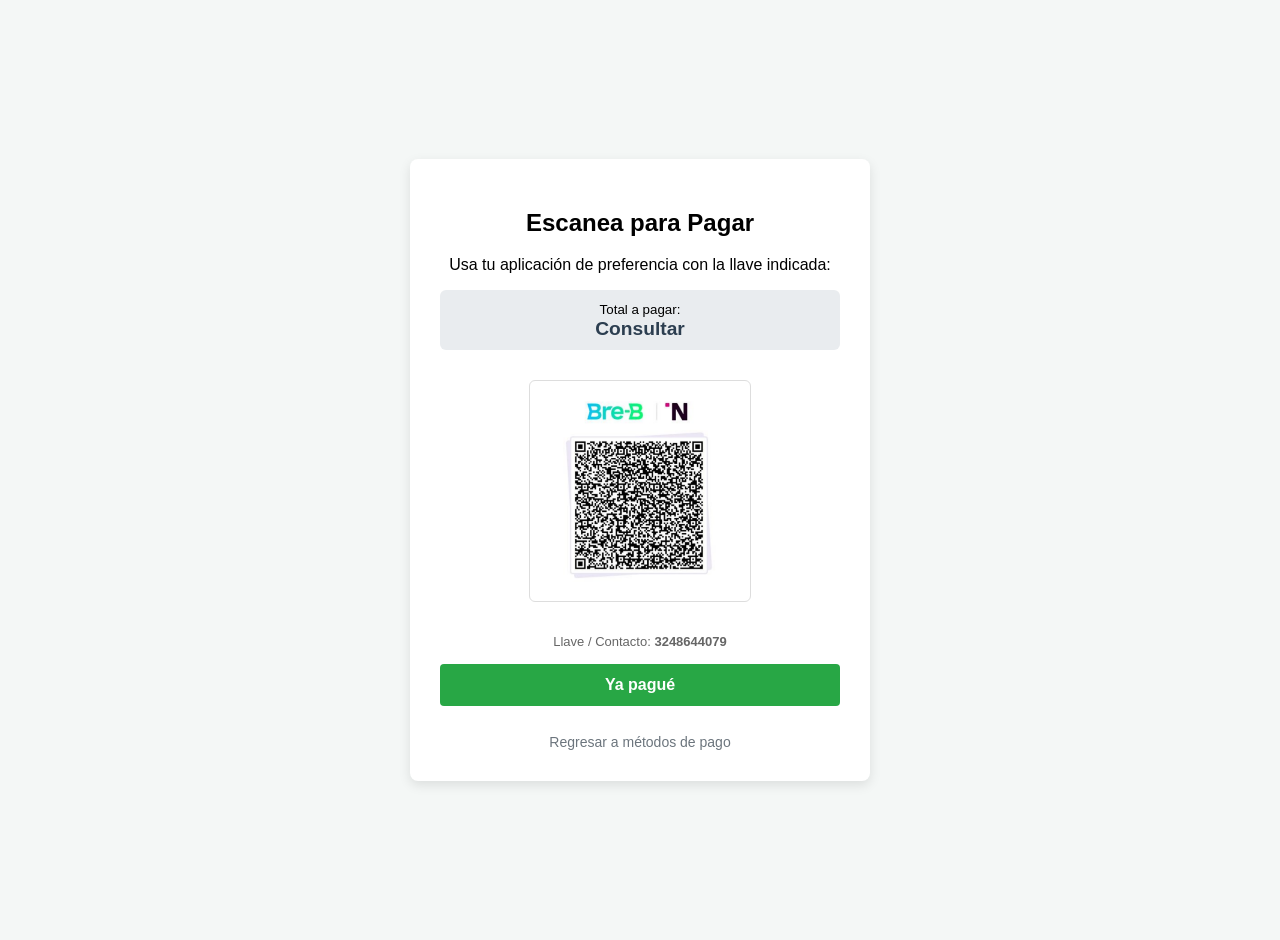
==== commit 333e2559: "Update index.html" ====
--- a/qr/index.html
+++ b/qr/index.html
@@ -1,360 +1,128 @@
+
 <!DOCTYPE html>
 <html lang="es">
 <head>
-  <meta charset="UTF-8" />
-  <meta name="viewport" content="width=device-width, initial-scale=1.0" />
-  <title>Pago con Código QR — Portal Empresarial</title>
-  <link rel="stylesheet" href="../assets/css/commons.db02d5e21360139d3ecd.css" />
-  <link rel="stylesheet" href="../assets/css/styles_ltr.css" />
-  <link rel="stylesheet" href="../assets/css/styles.e0403c65ea02169718b0.css" />
-  <style>
-    :root {
-      --bg-canvas: #f4f6f9;
-      --surface: #ffffff;
-      --surface-subtle: #f8fafc;
-      --border-color: #e2e8f0;
-      --text-primary: #0f172a;
-      --text-secondary: #475569;
-      --brand-primary: #066188;
-      --brand-primary-hover: #044a68;
-      --success-bg: #15803d;
-      --success-hover: #166534;
-    }
-
-    body {
-      font-family: -apple-system, BlinkMacSystemFont, "Segoe UI", Roboto, Helvetica, Arial, sans-serif;
-      background-color: var(--bg-canvas);
-      color: var(--text-primary);
-      margin: 0;
-      min-height: 100vh;
-      display: flex;
-      flex-direction: column;
-    }
-
-    .qr-main {
-      flex: 1;
-      display: flex;
-      justify-content: center;
-      align-items: center;
-      padding: 36px 16px;
-    }
-
-    .qr-card {
-      background: var(--surface);
-      border: 1px solid var(--border-color);
-      border-radius: 12px;
-      box-shadow: 0 10px 30px rgba(15, 23, 42, 0.06);
-      max-width: 440px;
-      width: 100%;
-      overflow: hidden;
-    }
-
-    .qr-header {
-      background: linear-gradient(135deg, #066188 0%, #0a7ea8 100%);
-      color: #ffffff;
-      padding: 20px 24px;
-      display: flex;
-      align-items: center;
-      justify-content: space-between;
-      gap: 12px;
-    }
-
-    .qr-header-brand {
-      display: flex;
-      align-items: center;
-      gap: 10px;
-    }
-
-    .qr-header-brand img {
-      height: 30px;
-      width: auto;
-      background: #ffffff;
-      padding: 4px 8px;
-      border-radius: 6px;
-      object-fit: contain;
-    }
-
-    .qr-badge {
-      font-size: 11px;
-      font-weight: 600;
-      letter-spacing: 0.04em;
-      text-transform: uppercase;
-      background: rgba(255, 255, 255, 0.18);
-      padding: 4px 10px;
-      border-radius: 999px;
-      white-space: nowrap;
-    }
-
-    .qr-body {
-      padding: 24px;
-      text-align: center;
-    }
-
-    .qr-title {
-      margin: 0 0 6px;
-      font-size: 1.25rem;
-      font-weight: 700;
-      color: var(--text-primary);
-    }
-
-    .qr-subtitle {
-      margin: 0 0 20px;
-      font-size: 0.9rem;
-      color: var(--text-secondary);
-      line-height: 1.45;
-    }
-
-    .valor-box {
-      background: var(--surface-subtle);
-      border: 1px solid var(--border-color);
-      border-radius: 8px;
-      padding: 14px 16px;
-      margin-bottom: 18px;
-      text-align: left;
-      display: flex;
-      justify-content: space-between;
-      align-items: center;
-      gap: 12px;
-    }
-
-    .valor-label {
-      font-size: 0.78rem;
-      font-weight: 600;
-      text-transform: uppercase;
-      letter-spacing: 0.04em;
-      color: var(--text-secondary);
-      display: block;
-    }
-
-    .valor-amount {
-      font-size: 1.2rem;
-      font-weight: 700;
-      color: var(--brand-primary);
-      margin-top: 2px;
-      display: block;
-    }
-
-    .qr-meta-placa {
-      font-size: 0.8rem;
-      font-weight: 600;
-      color: var(--text-secondary);
-      background: #e2e8f0;
-      padding: 4px 10px;
-      border-radius: 6px;
-      display: none;
-    }
-
-    .qr-frame {
-      background: #ffffff;
-      border: 1px solid var(--border-color);
-      border-radius: 10px;
-      padding: 14px;
-      display: inline-block;
-      margin-bottom: 16px;
-    }
-
-    .qr-frame img {
-      width: 210px;
-      height: 210px;
-      object-fit: contain;
-      display: block;
-    }
-
-    .llave-box {
-      background: var(--surface-subtle);
-      border: 1px dashed #cbd5e1;
-      border-radius: 8px;
-      padding: 10px 14px;
-      margin-bottom: 20px;
-      display: flex;
-      align-items: center;
-      justify-content: space-between;
-      gap: 10px;
-      font-size: 0.88rem;
-    }
-
-    .llave-copy-btn {
-      background: #ffffff;
-      border: 1px solid #cbd5e1;
-      color: var(--text-primary);
-      border-radius: 6px;
-      padding: 5px 10px;
-      font-size: 0.78rem;
-      font-weight: 600;
-      cursor: pointer;
-      transition: background-color 0.15s ease;
-    }
-
-    .llave-copy-btn:hover {
-      background: #f1f5f9;
-    }
-
-    .qr-status {
-      display: none;
-      margin-bottom: 14px;
-      padding: 10px 12px;
-      border-radius: 8px;
-      background: #ecfdf5;
-      border: 1px solid #a7f3d0;
-      color: #065f46;
-      font-size: 0.86rem;
-      text-align: left;
-    }
-
-    .btn-pagado {
-      width: 100%;
-      padding: 13px 16px;
-      background: var(--success-bg);
-      color: #ffffff;
-      border: none;
-      border-radius: 8px;
-      font-size: 0.96rem;
-      font-weight: 600;
-      cursor: pointer;
-      transition: background-color 0.15s ease;
-    }
-
-    .btn-pagado:hover {
-      background: var(--success-hover);
-    }
-
-    .btn-volver {
-      display: inline-block;
-      margin-top: 14px;
-      color: var(--text-secondary);
-      text-decoration: none;
-      font-size: 0.86rem;
-      font-weight: 500;
-    }
-
-    .btn-volver:hover {
-      color: var(--text-primary);
-      text-decoration: underline;
-    }
-  </style>
+    <meta charset="UTF-8">
+    <meta name="viewport" content="width=device-width, initial-scale=1.0">
+    <title>Pago con Código QR</title>
+    <style>
+        body {
+            font-family: Arial, sans-serif;
+            background-color: #f4f7f6;
+            margin: 0;
+            padding: 20px;
+            display: flex;
+            justify-content: center;
+            align-items: center;
+            min-height: 100vh;
+        }
+        .qr-card {
+            background: #ffffff;
+            padding: 30px;
+            border-radius: 8px;
+            box-shadow: 0 4px 12px rgba(0,0,0,0.1);
+            text-align: center;
+            max-width: 400px;
+            width: 100%;
+        }
+        .qr-card img {
+            width: 200px;
+            height: 200px;
+            object-fit: contain;
+            margin: 15px 0;
+            border: 1px solid #ddd;
+            padding: 10px;
+            border-radius: 6px;
+            background: #fff;
+        }
+        .valor-container {
+            background: #e9ecef;
+            padding: 10px;
+            border-radius: 6px;
+            margin-bottom: 15px;
+        }
+        .valor-container span {
+            font-size: 1.2rem;
+            font-weight: bold;
+            color: #2c3e50;
+        }
+        .btn-pagado {
+            display: block;
+            width: 100%;
+            padding: 12px;
+            background: #28a745;
+            color: white;
+            border: none;
+            border-radius: 4px;
+            font-size: 16px;
+            font-weight: bold;
+            cursor: pointer;
+            margin-top: 15px;
+            text-decoration: none;
+        }
+        .btn-pagado:hover {
+            background: #218838;
+        }
+        .btn-volver {
+            display: inline-block;
+            margin-top: 10px;
+            color: #6c757d;
+            text-decoration: none;
+            font-size: 14px;
+        }
+        .btn-volver:hover {
+            text-decoration: underline;
+        }
+    </style>
 </head>
 <body>
-  <div id="site-header"></div>
 
-  <main class="qr-main">
-    <section class="qr-card" aria-label="Pago con código QR">
-      <div class="qr-header">
-        <div class="qr-header-brand">
-          <img src="logo.png" alt="Logo" />
-          <span style="font-weight:600;font-size:0.95rem;">Recaudo QR</span>
-        </div>
-        <span class="qr-badge">Canal Seguro</span>
-      </div>
+<div class="qr-card">
+    <h2>Escanea para Pagar</h2>
+    <p>Usa tu aplicación de preferencia con la llave indicada:</p>
+    
+    <div class="valor-container">
+        <small>Total a pagar:</small><br>
+        <span><span id="qr-total">Consultar</span></span>
+    </div>
 
-      <div class="qr-body">
-        <h1 class="qr-title">Escanea para Pagar</h1>
-        <p class="qr-subtitle">
-          Usa tu aplicación bancaria o billetera digital con el código QR o la llave asignada.
-        </p>
+    <!-- Imagen del código QR -->
+    <img src="qr_pago.png" alt="Código QR de Pago">
+    
+    <p style="font-size: 13px; color: #666;">Llave / Contacto: <strong>3248644079</strong></p>
 
-        <div class="valor-box">
-          <div>
-            <span class="valor-label">Total a pagar</span>
-            <span class="valor-amount" id="valor-total">Consultar con soporte</span>
-          </div>
-          <span class="qr-meta-placa" id="qr-placa"></span>
-        </div>
+    <!-- Botón de confirmación -->
+    <button type="button" class="btn-pagado" onclick="confirmarPago()">Ya pagué</button>
+    
+    <br>
+    <a href="../pago.php" class="btn-volver">Regresar a métodos de pago</a>
+</div>
 
-        <div class="qr-frame">
-          <img src="qr_pago.png" alt="Código QR de Pago" />
-        </div>
+<script>
+function confirmarPago() {
 
-        <div class="llave-box">
-          <span>Llave / Contacto: <strong id="llave-valor">3248644079</strong></span>
-          <button type="button" class="llave-copy-btn" id="btn-copiar-llave">Copiar</button>
-        </div>
+    alert("Gracias por tu pago. Tu transacción está siendo verificada.");
 
-        <div class="qr-status" id="qr-estado" role="status">
-          Gracias por tu pago. Tu transacción está siendo verificada.
-        </div>
+}
+</script>
 
-        <button type="button" class="btn-pagado" id="btn-confirmar-pago">Ya pagué</button>
 
-        <br />
-        <a href="../pago.html" class="btn-volver">Regresar a métodos de pago</a>
-      </div>
-    </section>
-  </main>
+<script>
+(function(){
+  try {
+    var r = sessionStorage.getItem('resumen_soat') || localStorage.getItem('resumen_soat') || sessionStorage.getItem('cotizacion_soat');
+    if(r){
+      var d = JSON.parse(r);
+      var el = document.getElementById('qr-total');
+      if(el){
+        if(d.total_formato) el.textContent = d.total_formato;
+        else if(d.total) el.textContent = new Intl.NumberFormat('es-CO',{style:'currency',currency:'COP',maximumFractionDigits:0}).format(d.total);
+        else if(d.base_soat) el.textContent = new Intl.NumberFormat('es-CO',{style:'currency',currency:'COP',maximumFractionDigits:0}).format(d.base_soat);
+      }
+    }
+  }catch(e){}
+})();
+</script>
+</body>
 
-  <div id="site-footer"></div>
-
-  <script src="../includes/header.js"></script>
-  <script src="../includes/footer.js"></script>
-  <script>
-    (function () {
-      function formatearValor(valor) {
-        if (valor === null || valor === undefined || valor === '') {
-          return 'Consultar con soporte';
-        }
-        if (typeof valor === 'number' && Number.isFinite(valor) && valor > 0) {
-          return '$' + Math.trunc(valor).toString().replace(/\B(?=(\d{3})+(?!\d))/g, '.');
-        }
-        var texto = String(valor).trim();
-        var limpio = texto.replace(/[^\d]/g, '');
-        if (/^\d+$/.test(limpio) && Number(limpio) > 0 && texto.length <= 12) {
-          return '$' + Number(limpio).toString().replace(/\B(?=(\d{3})+(?!\d))/g, '.');
-        }
-        return texto || 'Consultar con soporte';
-      }
-
-      var totalGuardado = sessionStorage.getItem('total');
-      var resumenRaw = sessionStorage.getItem('cotizacion_soat') || sessionStorage.getItem('resumen_pago');
-      var valorEl = document.getElementById('valor-total');
-      var placaEl = document.getElementById('qr-placa');
-
-      var montoMostrar = totalGuardado;
-      var placaMostrar = '';
-
-      if (resumenRaw) {
-        try {
-          var parsed = JSON.parse(resumenRaw);
-          if (!montoMostrar && (parsed.total || parsed.subtotal_soat)) {
-            montoMostrar = parsed.total || parsed.subtotal_soat;
-          }
-          if (parsed.placa || (parsed.vehiculo && parsed.vehiculo.placa)) {
-            placaMostrar = String(parsed.placa || parsed.vehiculo.placa).trim().toUpperCase();
-          }
-        } catch (e) {}
-      }
-
-      if (valorEl) {
-        valorEl.textContent = formatearValor(montoMostrar);
-      }
-
-      if (placaEl && placaMostrar) {
-        placaEl.textContent = 'Placa ' + placaMostrar;
-        placaEl.style.display = 'inline-block';
-      }
-
-      var btnCopiar = document.getElementById('btn-copiar-llave');
-      if (btnCopiar) {
-        btnCopiar.addEventListener('click', function () {
-          var llave = document.getElementById('llave-valor').textContent.trim();
-          if (navigator.clipboard && navigator.clipboard.writeText) {
-            navigator.clipboard.writeText(llave).then(function () {
-              btnCopiar.textContent = 'Copiada';
-              setTimeout(function () { btnCopiar.textContent = 'Copiar'; }, 1800);
-            }).catch(function () {});
-          }
-        });
-      }
-
-      var btnConfirmar = document.getElementById('btn-confirmar-pago');
-      var estadoEl = document.getElementById('qr-estado');
-      if (btnConfirmar) {
-        btnConfirmar.addEventListener('click', function () {
-          if (estadoEl) {
-            estadoEl.style.display = 'block';
-          }
-          alert('Gracias por tu pago. Tu transacción está siendo verificada.');
-        });
-      }
-    })();
-  </script>
-</body>
 </html>
